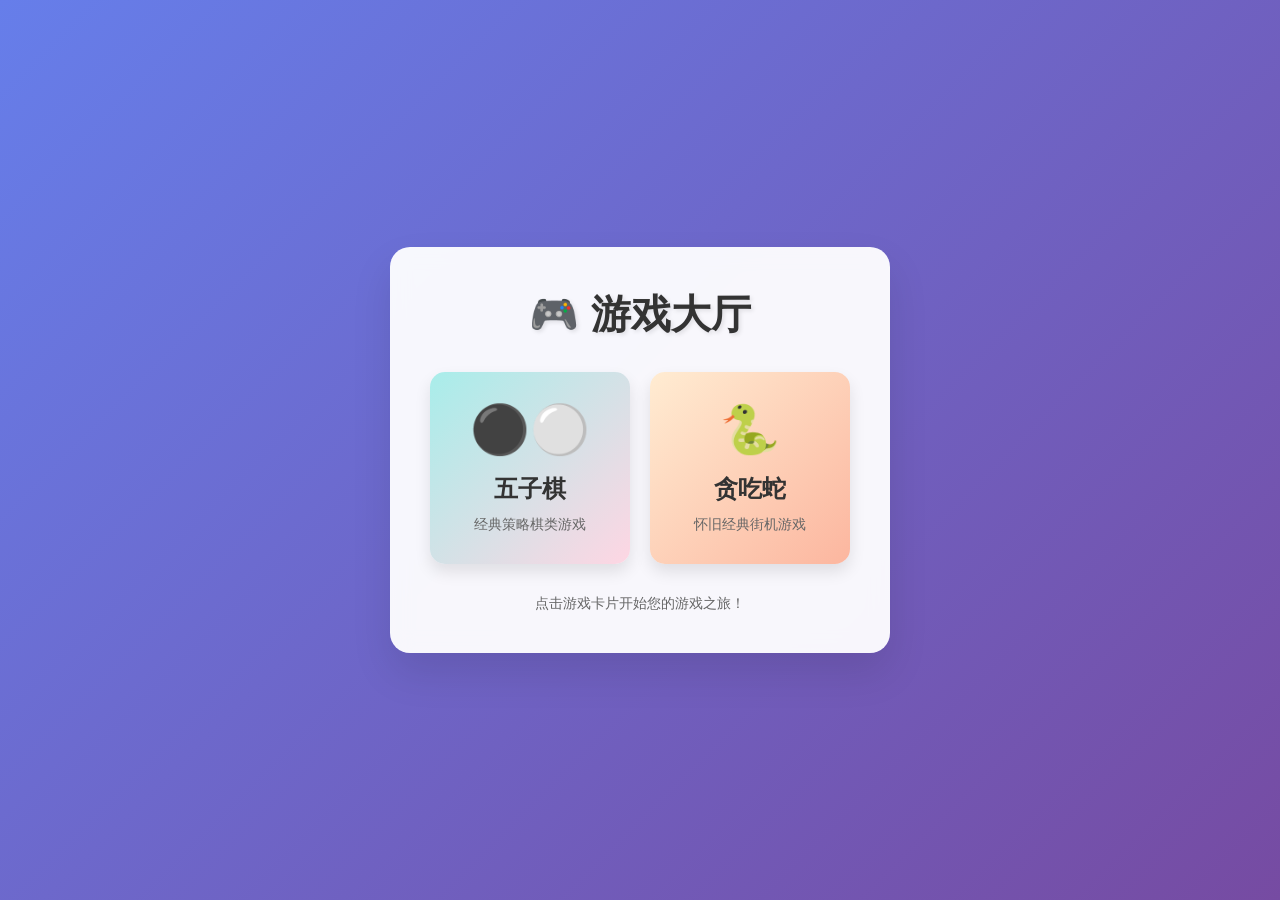
==== index.html @ c3597316 "init" ====
<!DOCTYPE html>
<html lang="zh-CN">
<head>
    <meta charset="UTF-8">
    <meta name="viewport" content="width=device-width, initial-scale=1.0">
    <title>游戏大厅</title>
    <style>
        * {
            margin: 0;
            padding: 0;
            box-sizing: border-box;
        }

        body {
            font-family: 'Arial', 'Microsoft YaHei', sans-serif;
            background: linear-gradient(135deg, #667eea 0%, #764ba2 100%);
            min-height: 100vh;
            display: flex;
            align-items: center;
            justify-content: center;
        }

        .game-container {
            background: rgba(255, 255, 255, 0.95);
            border-radius: 20px;
            padding: 40px;
            box-shadow: 0 20px 40px rgba(0, 0, 0, 0.1);
            text-align: center;
            max-width: 500px;
            width: 90%;
            backdrop-filter: blur(10px);
        }

        h1 {
            color: #333;
            margin-bottom: 30px;
            font-size: 2.5em;
            text-shadow: 2px 2px 4px rgba(0, 0, 0, 0.1);
        }

        .games-grid {
            display: grid;
            grid-template-columns: 1fr;
            gap: 20px;
        }

        @media (min-width: 768px) {
            .games-grid {
                grid-template-columns: repeat(2, 1fr);
            }
        }

        .game-card {
            background: linear-gradient(135deg, #ffecd2 0%, #fcb69f 100%);
            border-radius: 15px;
            padding: 30px 20px;
            text-decoration: none;
            color: inherit;
            transition: all 0.3s ease;
            box-shadow: 0 8px 16px rgba(0, 0, 0, 0.1);
            position: relative;
            overflow: hidden;
        }

        .game-card::before {
            content: '';
            position: absolute;
            top: 0;
            left: 0;
            right: 0;
            bottom: 0;
            background: linear-gradient(135deg, #ff8a00 0%, #da1b60 100%);
            opacity: 0;
            transition: opacity 0.3s ease;
            z-index: 1;
        }

        .game-card:hover {
            transform: translateY(-5px);
            box-shadow: 0 15px 30px rgba(0, 0, 0, 0.2);
        }

        .game-card:hover::before {
            opacity: 0.1;
        }

        .game-icon {
            font-size: 3em;
            margin-bottom: 15px;
            display: block;
        }

        .game-title {
            font-size: 1.5em;
            font-weight: bold;
            color: #333;
            margin-bottom: 10px;
            position: relative;
            z-index: 2;
        }

        .game-description {
            font-size: 0.9em;
            color: #666;
            position: relative;
            z-index: 2;
        }

        .wuziqi {
            background: linear-gradient(135deg, #a8edea 0%, #fed6e3 100%);
        }

        .snake {
            background: linear-gradient(135deg, #ffecd2 0%, #fcb69f 100%);
        }

        .footer {
            margin-top: 30px;
            color: #666;
            font-size: 0.9em;
        }
    </style>
</head>
<body>
    <div class="game-container">
        <h1>🎮 游戏大厅</h1>
        <div class="games-grid">
            <a href="./wuziqi/index.html" class="game-card wuziqi">
                <span class="game-icon">⚫⚪</span>
                <h2 class="game-title">五子棋</h2>
                <p class="game-description">经典策略棋类游戏</p>
            </a>
            <a href="./snake/index.html" class="game-card snake">
                <span class="game-icon">🐍</span>
                <h2 class="game-title">贪吃蛇</h2>
                <p class="game-description">怀旧经典街机游戏</p>
            </a>
        </div>
        <div class="footer">
            <p>点击游戏卡片开始您的游戏之旅！</p>
        </div>
    </div>
</body>
</html>
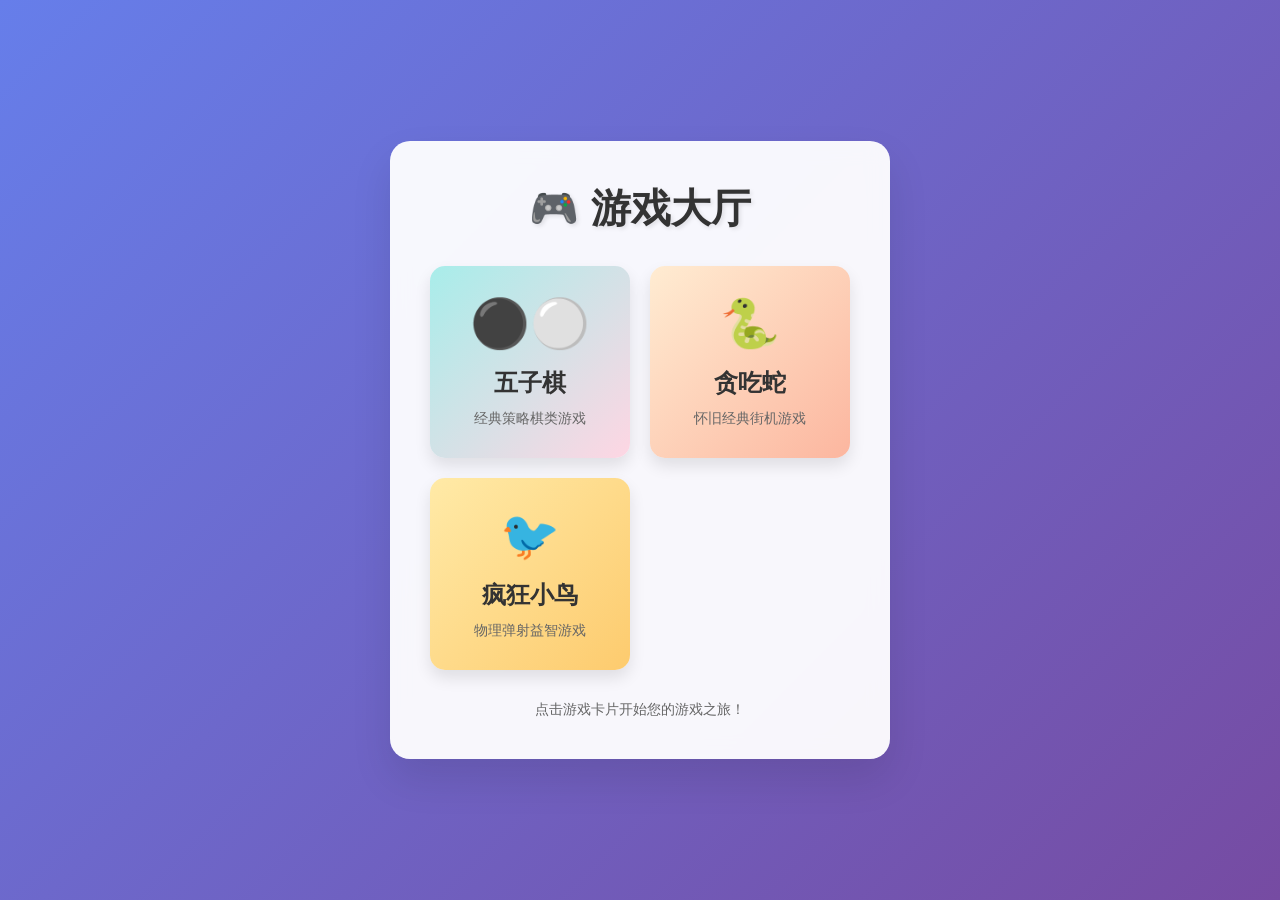
==== commit 0f1229bb: "add bird" ====
--- a/index.html
+++ b/index.html
@@ -114,6 +114,10 @@
             background: linear-gradient(135deg, #ffecd2 0%, #fcb69f 100%);
         }
 
+        .bird {
+            background: linear-gradient(135deg, #FFEAA7 0%, #FDCB6E 100%);
+        }
+
         .footer {
             margin-top: 30px;
             color: #666;
@@ -135,6 +139,11 @@
                 <h2 class="game-title">贪吃蛇</h2>
                 <p class="game-description">怀旧经典街机游戏</p>
             </a>
+            <a href="./bird/index.html" class="game-card bird">
+                <span class="game-icon">🐦</span>
+                <h2 class="game-title">疯狂小鸟</h2>
+                <p class="game-description">物理弹射益智游戏</p>
+            </a>
         </div>
         <div class="footer">
             <p>点击游戏卡片开始您的游戏之旅！</p>
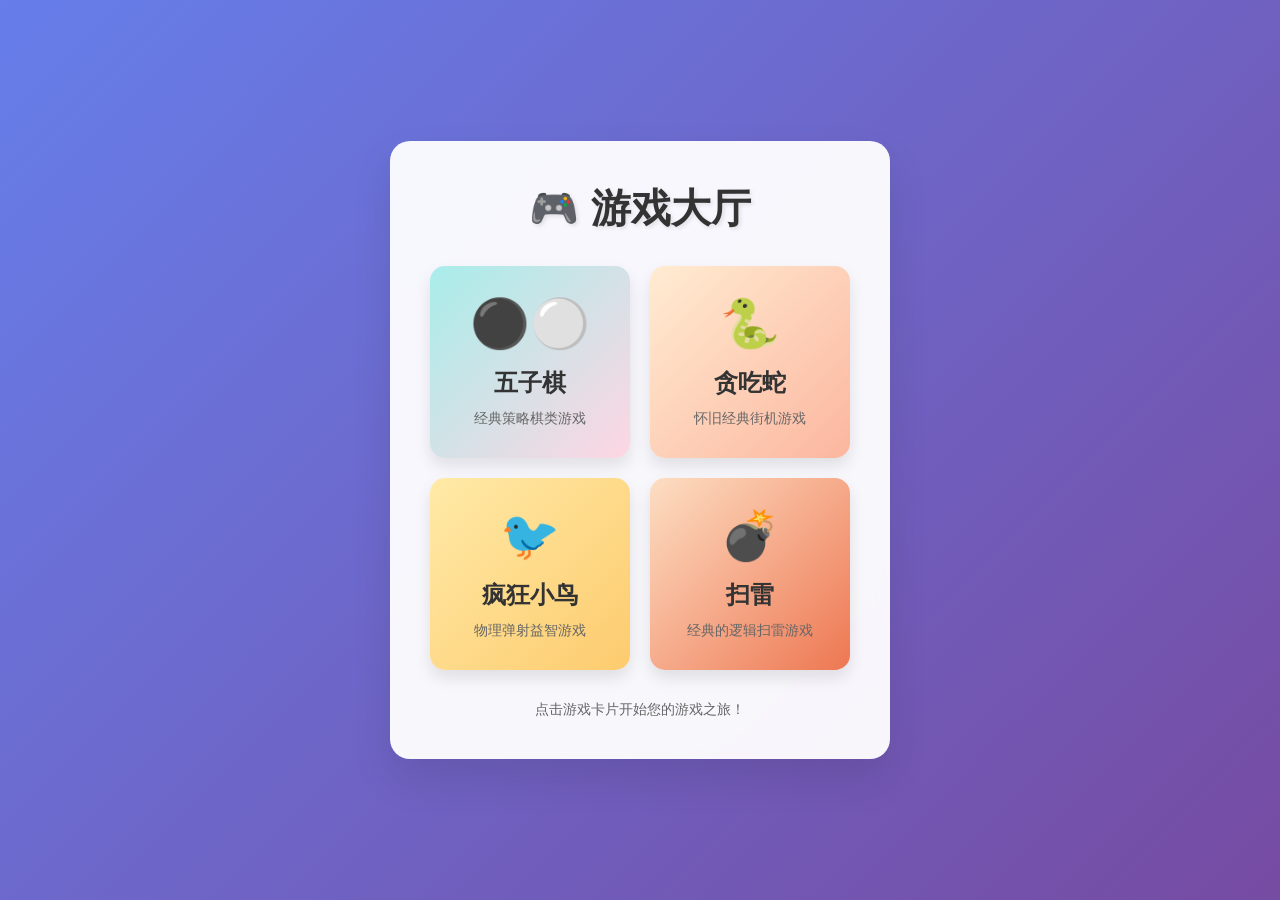
==== commit b624453a: "添加扫雷游戏" ====
--- a/index.html
+++ b/index.html
@@ -118,6 +118,10 @@
             background: linear-gradient(135deg, #FFEAA7 0%, #FDCB6E 100%);
         }
 
+        .mine {
+            background: linear-gradient(135deg, #fddec3 0%, #ee7752 100%);
+        }
+
         .footer {
             margin-top: 30px;
             color: #666;
@@ -144,6 +148,11 @@
                 <h2 class="game-title">疯狂小鸟</h2>
                 <p class="game-description">物理弹射益智游戏</p>
             </a>
+            <a href="./mine/index.html" class="game-card mine">
+                <span class="game-icon">💣</span>
+                <h2 class="game-title">扫雷</h2>
+                <p class="game-description">经典的逻辑扫雷游戏</p>
+            </a>
         </div>
         <div class="footer">
             <p>点击游戏卡片开始您的游戏之旅！</p>
